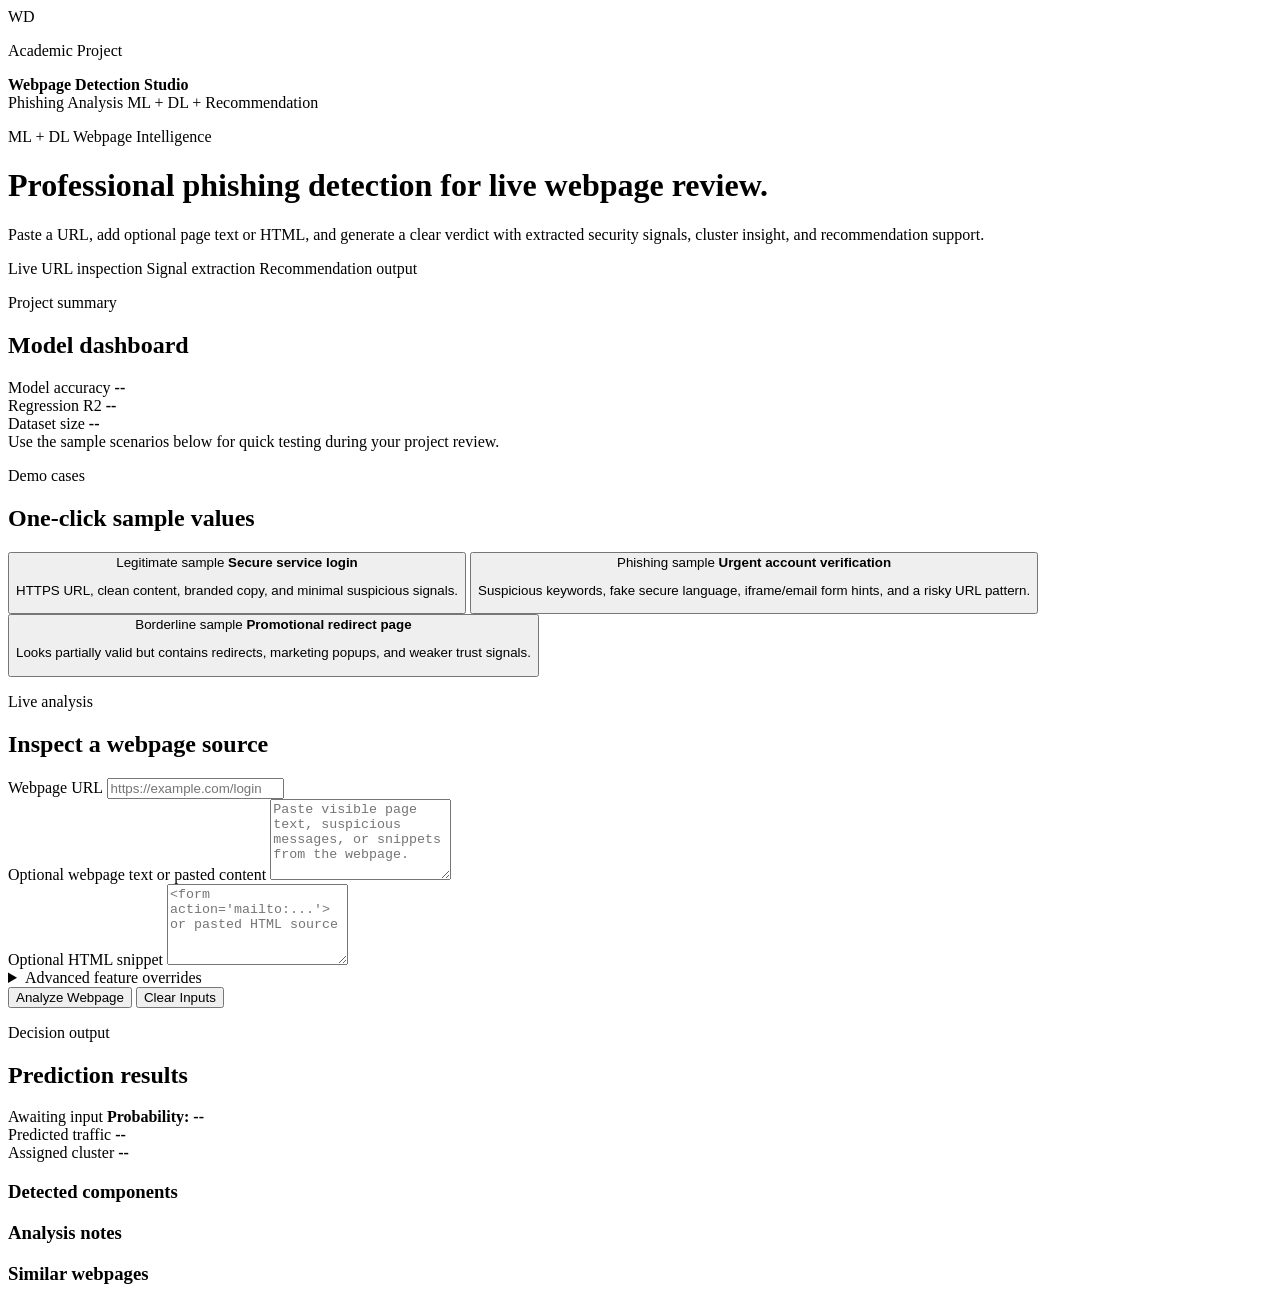
==== docs/index.html @ 3d483200 "Add initial HTML structure for detection platform" ====
<!DOCTYPE html>
<html lang="en">
<head>
  <meta charset="UTF-8">
  <meta name="viewport" content="width=device-width, initial-scale=1.0">
  <title>Webpage Detection Platform</title>
  <link rel="preconnect" href="https://fonts.googleapis.com">
  <link rel="preconnect" href="https://fonts.gstatic.com" crossorigin>
  <link href="https://fonts.googleapis.com/css2?family=Manrope:wght@400;500;700;800&family=Playfair+Display:wght@600;700&display=swap" rel="stylesheet">
  <link rel="stylesheet" href="/static/styles.css">
</head>
<body>
  <div class="page-shell">
    <nav class="topbar">
      <div class="brand-block">
        <div class="brand-mark">WD</div>
        <div>
          <p class="eyebrow">Academic Project</p>
          <strong>Webpage Detection Studio</strong>
        </div>
      </div>
      <div class="topbar-meta">
        <span>Phishing Analysis</span>
        <span>ML + DL + Recommendation</span>
      </div>
    </nav>

    <header class="hero">
      <div class="hero-copy">
        <div class="hero-copy-inner">
          <div>
            <p class="eyebrow">ML + DL Webpage Intelligence</p>
            <h1>Professional phishing detection for live webpage review.</h1>
            <p class="hero-text">
              Paste a URL, add optional page text or HTML, and generate a clear verdict with extracted security signals, cluster insight, and recommendation support.
            </p>
          </div>
          <div class="hero-ribbon">
            <span>Live URL inspection</span>
            <span>Signal extraction</span>
            <span>Recommendation output</span>
          </div>
        </div>
      </div>
      <div class="hero-panel glass">
        <div class="hero-panel-header">
          <p class="eyebrow">Project summary</p>
          <h2>Model dashboard</h2>
        </div>
        <div class="metric-grid">
          <div class="metric-card">
            <span>Model accuracy</span>
            <strong id="accuracyMetric">--</strong>
          </div>
          <div class="metric-card">
            <span>Regression R2</span>
            <strong id="r2Metric">--</strong>
          </div>
          <div class="metric-card">
            <span>Dataset size</span>
            <strong id="recordsMetric">--</strong>
          </div>
        </div>
        <div class="mini-note">
          Use the sample scenarios below for quick testing during your project review.
        </div>
     </div>
    </header>

    <section class="samples glass">
      <div class="section-heading compact">
        <p class="eyebrow">Demo cases</p>
        <h2>One-click sample values</h2>
      </div>
      <div class="sample-grid">
        <button class="sample-card" type="button" data-sample="legitimate">
          <span>Legitimate sample</span>
          <strong>Secure service login</strong>
          <p>HTTPS URL, clean content, branded copy, and minimal suspicious signals.</p>
        </button>
        <button class="sample-card" type="button" data-sample="phishing">
          <span>Phishing sample</span>
          <strong>Urgent account verification</strong>
          <p>Suspicious keywords, fake secure language, iframe/email form hints, and a risky URL pattern.</p>
        </button>
        <button class="sample-card" type="button" data-sample="mixed">
          <span>Borderline sample</span>
          <strong>Promotional redirect page</strong>
          <p>Looks partially valid but contains redirects, marketing popups, and weaker trust signals.</p>
        </button>
      </div>
    </section>

    <main class="dashboard">
      <section class="panel glass form-panel">
        <div class="section-heading">
          <p class="eyebrow">Live analysis</p>
          <h2>Inspect a webpage source</h2>
        </div>
        <div class="source-stack">
          <div class="field field-wide">
            <label for="urlInput">Webpage URL</label>
            <input id="urlInput" name="url" type="text" placeholder="https://example.com/login">
          </div>
          <div class="field field-wide">
            <label for="textInput">Optional webpage text or pasted content</label>
            <textarea id="textInput" name="text" rows="5" placeholder="Paste visible page text, suspicious messages, or snippets from the webpage."></textarea>
          </div>
          <div class="field field-wide">
            <label for="htmlInput">Optional HTML snippet</label>
            <textarea id="htmlInput" name="html" rows="5" placeholder="<form action='mailto:...'> or pasted HTML source"></textarea>
          </div>
        </div>
        <details class="advanced-panel">
          <summary>Advanced feature overrides</summary>
          <p class="advanced-copy">Use these only when you want to manually adjust extracted signals from the dataset feature set.</p>
          <form id="predictionForm" class="feature-grid"></form>
        </details>
        <div class="action-row">
          <button id="predictButton" class="primary-button" type="button">Analyze Webpage</button>
          <button id="clearButton" class="secondary-button" type="button">Clear Inputs</button>
        </div>
      </section>

      <section class="panel glass results-panel">
        <div class="section-heading">
          <p class="eyebrow">Decision output</p>
          <h2>Prediction results</h2>
        </div>
        <div class="result-highlight">
          <span id="labelBadge" class="status-badge neutral">Awaiting input</span>
          <strong id="probabilityText">Probability: --</strong>
        </div>
        <div class="result-grid">
          <article class="result-card">
            <span>Predicted traffic</span>
            <strong id="trafficText">--</strong>
          </article>
          <article class="result-card">
            <span>Assigned cluster</span>
            <strong id="clusterText">--</strong>
          </article>
        </div>
        <div>
          <h3>Detected components</h3>
          <div id="findings" class="findings"></div>
        </div>
        <div>
          <h3>Analysis notes</h3>
          <div id="notes" class="notes-list"></div>
        </div>
        <div>
          <h3>Similar webpages</h3>
          <div id="recommendations" class="recommendations"></div>
        </div>
      </section>
    </main>
  </div>
  <script src="/static/app.js"></script>
</body>
</html>
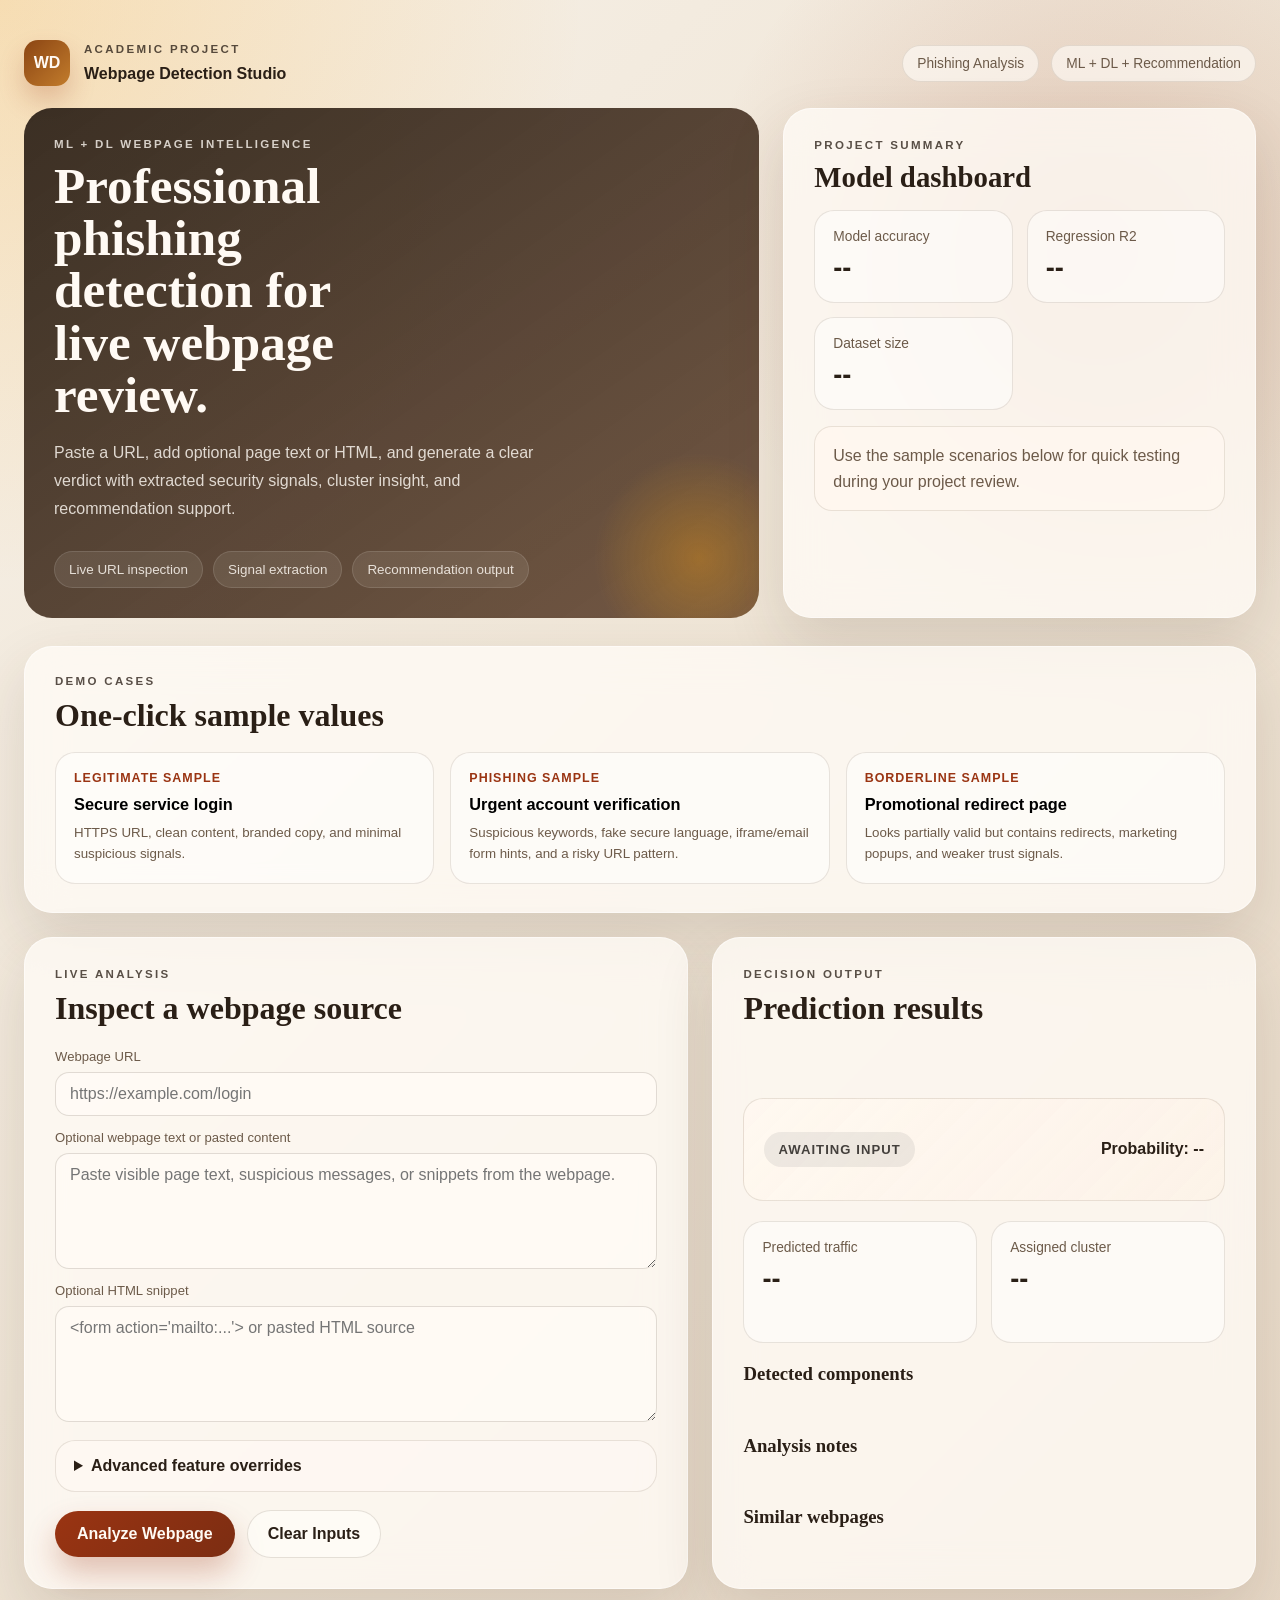
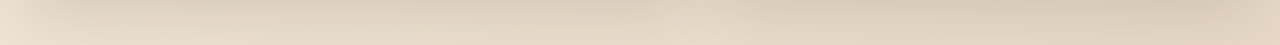
==== commit 4ba25218: "Update stylesheet and script paths in index.html" ====
--- a/docs/index.html
+++ b/docs/index.html
@@ -7,7 +7,7 @@
   <link rel="preconnect" href="https://fonts.googleapis.com">
   <link rel="preconnect" href="https://fonts.gstatic.com" crossorigin>
   <link href="https://fonts.googleapis.com/css2?family=Manrope:wght@400;500;700;800&family=Playfair+Display:wght@600;700&display=swap" rel="stylesheet">
-  <link rel="stylesheet" href="/static/styles.css">
+  <link rel="stylesheet" href="styles.css">
 </head>
 <body>
   <div class="page-shell">
@@ -156,6 +156,6 @@
       </section>
     </main>
   </div>
-  <script src="/static/app.js"></script>
+  <script src="app.js"></script>
 </body>
 </html>
--- a/docs/styles.css
+++ b/docs/styles.css
@@ -0,0 +1,549 @@
+:root {
+  --bg: #f4efe8;
+  --bg-accent: #eadfce;
+  --panel: rgba(255, 252, 247, 0.78);
+  --line: rgba(73, 52, 31, 0.12);
+  --text: #2a1f16;
+  --muted: #6c5a49;
+  --accent: #9a3412;
+  --accent-soft: #f59e0b;
+  --danger: #9f1239;
+  --success: #166534;
+  --shadow: 0 24px 60px rgba(71, 52, 35, 0.14);
+}
+
+* {
+  box-sizing: border-box;
+}
+
+body {
+  margin: 0;
+  min-height: 100vh;
+  font-family: "Manrope", sans-serif;
+  color: var(--text);
+  background:
+    radial-gradient(circle at top left, rgba(245, 158, 11, 0.24), transparent 28%),
+    radial-gradient(circle at 85% 15%, rgba(154, 52, 18, 0.18), transparent 22%),
+    linear-gradient(135deg, #f7f1e8 0%, #efe5d6 48%, #e7d8c6 100%);
+  overflow-x: hidden;
+}
+
+.page-shell {
+  max-width: 1320px;
+  margin: 0 auto;
+  padding: 40px 24px 56px;
+}
+
+.topbar {
+  display: flex;
+  justify-content: space-between;
+  align-items: center;
+  gap: 18px;
+  margin-bottom: 22px;
+}
+
+.brand-block {
+  display: flex;
+  align-items: center;
+  gap: 14px;
+}
+
+.brand-mark {
+  width: 46px;
+  height: 46px;
+  display: grid;
+  place-items: center;
+  border-radius: 14px;
+  font-weight: 800;
+  color: #fffaf4;
+  background: linear-gradient(135deg, #8b4513, #c27c2c);
+  box-shadow: 0 14px 26px rgba(154, 52, 18, 0.22);
+}
+
+.brand-block strong {
+  display: block;
+  font-size: 1rem;
+}
+
+.topbar-meta {
+  display: flex;
+  gap: 12px;
+  flex-wrap: wrap;
+}
+
+.topbar-meta span {
+  padding: 10px 14px;
+  border-radius: 999px;
+  border: 1px solid rgba(73, 52, 31, 0.12);
+  background: rgba(255, 252, 247, 0.62);
+  color: var(--muted);
+  font-size: 0.86rem;
+}
+
+.glass {
+  background: var(--panel);
+  backdrop-filter: blur(20px);
+  border: 1px solid rgba(255, 255, 255, 0.5);
+  box-shadow: var(--shadow);
+}
+
+.hero {
+  display: grid;
+  grid-template-columns: 1.4fr 0.9fr;
+  gap: 24px;
+  align-items: stretch;
+  margin-bottom: 28px;
+}
+
+.hero-copy,
+.hero-panel,
+.panel {
+  border-radius: 28px;
+  padding: 30px;
+  animation: riseIn 700ms ease both;
+}
+
+.hero-copy {
+  background: linear-gradient(145deg, rgba(42, 31, 22, 0.92), rgba(88, 57, 35, 0.82));
+  color: #fffaf4;
+  position: relative;
+  overflow: hidden;
+}
+
+.hero-copy-inner {
+  display: flex;
+  flex-direction: column;
+  justify-content: space-between;
+  min-height: 100%;
+  gap: 28px;
+}
+
+.hero-copy::after {
+  content: "";
+  position: absolute;
+  inset: auto -60px -60px auto;
+  width: 240px;
+  height: 240px;
+  border-radius: 50%;
+  background: radial-gradient(circle, rgba(245, 158, 11, 0.34), transparent 62%);
+}
+
+.eyebrow {
+  margin: 0 0 10px;
+  text-transform: uppercase;
+  letter-spacing: 0.2em;
+  font-size: 0.72rem;
+  font-weight: 800;
+  opacity: 0.78;
+}
+
+h1,
+h2,
+h3 {
+  margin: 0;
+  font-family: "Playfair Display", serif;
+  font-weight: 700;
+}
+
+h1 {
+  font-size: clamp(2.2rem, 4vw, 3.5rem);
+  line-height: 1.02;
+  max-width: 12ch;
+}
+
+.hero-text {
+  margin: 18px 0 0;
+  max-width: 58ch;
+  font-size: 1rem;
+  line-height: 1.75;
+  color: rgba(255, 250, 244, 0.82);
+}
+
+.hero-ribbon {
+  display: flex;
+  flex-wrap: wrap;
+  gap: 10px;
+}
+
+.hero-ribbon span {
+  border-radius: 999px;
+  padding: 10px 14px;
+  background: rgba(255, 250, 244, 0.09);
+  border: 1px solid rgba(255, 250, 244, 0.12);
+  color: rgba(255, 250, 244, 0.84);
+  font-size: 0.84rem;
+}
+
+.hero-panel {
+  display: grid;
+  gap: 16px;
+  align-content: start;
+  animation-delay: 120ms;
+}
+
+.hero-panel-header h2 {
+  font-size: 1.8rem;
+}
+
+.metric-grid {
+  display: grid;
+  grid-template-columns: repeat(2, minmax(0, 1fr));
+  gap: 14px;
+}
+
+.metric-card,
+.result-card,
+.recommendation-card,
+.sample-card {
+  border: 1px solid var(--line);
+  border-radius: 20px;
+  padding: 18px;
+  background: rgba(255, 255, 255, 0.44);
+}
+
+.metric-card span,
+.result-card span,
+.recommendation-card span {
+  display: block;
+  color: var(--muted);
+  font-size: 0.86rem;
+  margin-bottom: 8px;
+}
+
+.metric-card strong,
+.result-card strong {
+  font-size: 1.7rem;
+}
+
+.mini-note {
+  padding: 16px 18px;
+  border-radius: 18px;
+  color: var(--muted);
+  background: rgba(255, 248, 240, 0.78);
+  border: 1px solid var(--line);
+  line-height: 1.6;
+}
+
+.samples {
+  border-radius: 28px;
+  padding: 28px 30px;
+  margin-bottom: 24px;
+  animation: riseIn 760ms ease both;
+}
+
+.section-heading.compact {
+  margin-bottom: 18px;
+}
+
+.sample-grid {
+  display: grid;
+  grid-template-columns: repeat(3, minmax(0, 1fr));
+  gap: 16px;
+}
+
+.sample-card {
+  text-align: left;
+  cursor: pointer;
+  transition: transform 0.2s ease, border-color 0.2s ease, box-shadow 0.2s ease;
+}
+
+.sample-card:hover {
+  transform: translateY(-2px);
+  border-color: rgba(154, 52, 18, 0.24);
+  box-shadow: 0 18px 34px rgba(71, 52, 35, 0.1);
+}
+
+.sample-card span {
+  display: block;
+  color: var(--accent);
+  font-size: 0.78rem;
+  font-weight: 800;
+  text-transform: uppercase;
+  letter-spacing: 0.08em;
+  margin-bottom: 10px;
+}
+
+.sample-card strong {
+  display: block;
+  margin-bottom: 8px;
+  font-size: 1.02rem;
+}
+
+.sample-card p {
+  margin: 0;
+  color: var(--muted);
+  line-height: 1.6;
+}
+
+.dashboard {
+  display: grid;
+  grid-template-columns: 1.1fr 0.9fr;
+  gap: 24px;
+}
+
+.panel {
+  min-width: 0;
+}
+
+.section-heading {
+  margin-bottom: 22px;
+}
+
+.section-heading h2 {
+  font-size: 2rem;
+}
+
+.feature-grid {
+  display: grid;
+  grid-template-columns: repeat(3, minmax(0, 1fr));
+  gap: 14px;
+}
+
+.source-stack {
+  display: grid;
+  gap: 14px;
+}
+
+.field {
+  display: grid;
+  gap: 8px;
+}
+
+.field-wide {
+  width: 100%;
+}
+
+.field label {
+  font-size: 0.82rem;
+  color: var(--muted);
+}
+
+.field input,
+.field textarea {
+  width: 100%;
+  border: 1px solid rgba(73, 52, 31, 0.16);
+  border-radius: 14px;
+  padding: 12px 14px;
+  font: inherit;
+  background: rgba(255, 252, 247, 0.78);
+  color: var(--text);
+  resize: vertical;
+}
+
+.field input:focus,
+.field textarea:focus {
+  outline: 2px solid rgba(154, 52, 18, 0.2);
+  border-color: rgba(154, 52, 18, 0.5);
+}
+
+.advanced-panel {
+  margin-top: 18px;
+  border-radius: 20px;
+  border: 1px solid var(--line);
+  background: rgba(255, 250, 244, 0.55);
+  padding: 16px 18px;
+}
+
+.advanced-panel summary {
+  cursor: pointer;
+  font-weight: 800;
+}
+
+.advanced-copy {
+  margin: 12px 0 16px;
+  color: var(--muted);
+  line-height: 1.6;
+}
+
+.action-row {
+  display: flex;
+  gap: 12px;
+  align-items: center;
+  margin-top: 18px;
+}
+
+.primary-button {
+  border: 0;
+  border-radius: 999px;
+  padding: 14px 22px;
+  font: inherit;
+  font-weight: 800;
+  color: #fffaf4;
+  background: linear-gradient(135deg, var(--accent), #7c2d12);
+  cursor: pointer;
+  transition: transform 0.2s ease, box-shadow 0.2s ease;
+  box-shadow: 0 16px 30px rgba(154, 52, 18, 0.28);
+}
+
+.primary-button:hover {
+  transform: translateY(-1px);
+}
+
+.secondary-button {
+  border: 1px solid rgba(73, 52, 31, 0.14);
+  border-radius: 999px;
+  padding: 14px 20px;
+  font: inherit;
+  font-weight: 700;
+  color: var(--text);
+  background: rgba(255, 252, 247, 0.74);
+  cursor: pointer;
+}
+
+.results-panel {
+  display: grid;
+  gap: 20px;
+}
+
+.result-highlight {
+  display: flex;
+  justify-content: space-between;
+  align-items: center;
+  gap: 16px;
+  padding: 18px 20px;
+  border-radius: 20px;
+  background: linear-gradient(135deg, rgba(255, 248, 240, 0.92), rgba(252, 242, 231, 0.82));
+  border: 1px solid var(--line);
+}
+
+.status-badge {
+  padding: 10px 14px;
+  border-radius: 999px;
+  font-size: 0.82rem;
+  font-weight: 800;
+  letter-spacing: 0.08em;
+  text-transform: uppercase;
+}
+
+.status-badge.neutral {
+  background: rgba(115, 115, 115, 0.12);
+  color: #44403c;
+}
+
+.status-badge.safe {
+  background: rgba(22, 101, 52, 0.12);
+  color: var(--success);
+}
+
+.status-badge.risk {
+  background: rgba(159, 18, 57, 0.12);
+  color: var(--danger);
+}
+
+.result-grid,
+.recommendations {
+  display: grid;
+  gap: 14px;
+}
+
+.result-grid {
+  grid-template-columns: repeat(2, minmax(0, 1fr));
+}
+
+.recommendation-card strong {
+  display: block;
+  margin-bottom: 8px;
+  font-size: 1rem;
+}
+
+.recommendation-card p {
+  margin: 0;
+  color: var(--muted);
+  line-height: 1.55;
+  font-size: 0.92rem;
+}
+
+.findings,
+.notes-list {
+  display: grid;
+  gap: 12px;
+}
+
+.finding-card,
+.note-card {
+  border-radius: 18px;
+  padding: 16px;
+  border: 1px solid var(--line);
+  background: rgba(255, 255, 255, 0.42);
+  animation: riseIn 550ms ease both;
+}
+
+.finding-card.high {
+  border-color: rgba(159, 18, 57, 0.22);
+  background: rgba(255, 241, 242, 0.7);
+}
+
+.finding-card.medium {
+  border-color: rgba(180, 83, 9, 0.22);
+  background: rgba(255, 247, 237, 0.7);
+}
+
+.finding-card strong,
+.note-card strong {
+  display: block;
+  margin-bottom: 8px;
+}
+
+.finding-card p,
+.note-card p {
+  margin: 0;
+  color: var(--muted);
+  line-height: 1.55;
+}
+
+@keyframes riseIn {
+  from {
+    opacity: 0;
+    transform: translateY(18px);
+  }
+  to {
+    opacity: 1;
+    transform: translateY(0);
+  }
+}
+
+@media (max-width: 1080px) {
+  .hero,
+  .dashboard,
+  .sample-grid {
+    grid-template-columns: 1fr;
+  }
+
+  .feature-grid {
+    grid-template-columns: repeat(2, minmax(0, 1fr));
+  }
+
+  .metric-grid {
+    grid-template-columns: 1fr;
+  }
+}
+
+@media (max-width: 720px) {
+  .page-shell {
+    padding: 20px 14px 32px;
+  }
+
+  .topbar,
+  .action-row {
+    flex-direction: column;
+    align-items: flex-start;
+  }
+
+  .hero-copy,
+  .hero-panel,
+  .panel,
+  .samples {
+    padding: 22px;
+    border-radius: 24px;
+  }
+
+  .feature-grid,
+  .result-grid {
+    grid-template-columns: 1fr;
+  }
+
+  .result-highlight {
+    flex-direction: column;
+    align-items: flex-start;
+  }
+}
